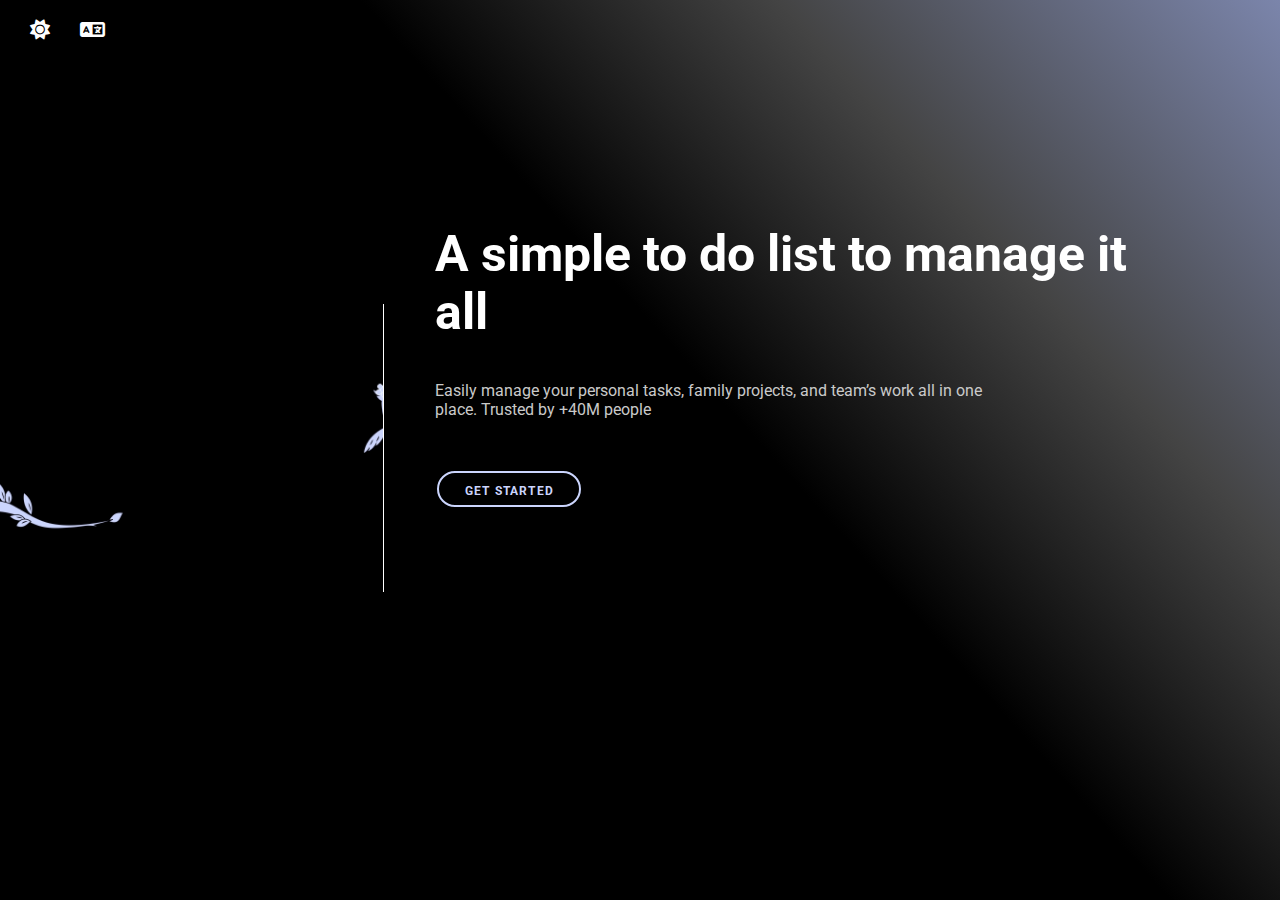
==== index.html @ 0ce49491 "Add to file" ====
<!DOCTYPE html>
<html lang="en">

<head>
    <meta charset="UTF-8">
    <meta name="viewport" content="width=device-width, initial-scale=1.0">
    <title>Document</title>
    <link rel="stylesheet" href="../asset/homepage.css">
    <link rel="stylesheet" href="https://cdnjs.cloudflare.com/ajax/libs/animate.css/4.1.1/animate.min.css" />
    <link rel="stylesheet" href="https://cdnjs.cloudflare.com/ajax/libs/font-awesome/6.7.1/css/all.min.css">
    <link href="https://unpkg.com/aos@2.3.1/dist/aos.css" rel="stylesheet">

</head>

<body>
    <div class="main-div">
        <button class="mode-toggle"><i class="fa-solid fa-sun "></i></button>
        <button class="lang-toggle"><i class="fa-solid fa-language light-lang"></i></button>
        <div class="right-part">
            <img src="./image_processing20191018-26745-1vb5jmd.gif" alt="" class="gif">
        </div>
        <div class="left-part">
            <h1 class="animate__animated animate__flipInX title" >A simple to do list
                to manage it all</h1>
            <p class="animate__animated animate__flipInX parg">Easily manage your personal tasks, family projects, and
                team’s work all in one place. Trusted by +40M people</p>
            <nav class="animate__animated animate__flipInX">
                <ul>
                    <li>
                        <a href="./login.html">Get Started
                            <span></span><span></span><span></span><span></span>
                        </a>
                    </li>
                </ul>
            </nav>
        </div>
    </div>


    <script src="../script/home.js"></script>
    <script src="https://unpkg.com/aos@2.3.1/dist/aos.js"></script>
    <script>
        AOS.init();
    </script>
</body>

</html>
---- asset/homepage.css ----
@import url('https://fonts.googleapis.com/css2?family=Dancing+Script:wght@400..700&family=Great+Vibes&family=Moirai+One&family=Nunito:ital,wght@0,200..1000;1,200..1000&family=Pacifico&family=Roboto:ital,wght@0,100;0,300;0,400;0,500;0,700;0,900;1,100;1,300;1,400;1,500;1,700;1,900&family=Rock+3D&family=Rubik+Distressed&family=Sacramento&family=Satisfy&family=Sofia&family=Sour+Gummy:ital,wght@0,100..900;1,100..900&display=swap');

* {
    margin: 0;
    padding: 0;
    box-sizing: border-box;
    font-family: "Rubik Distressed", system-ui;
    font-family: "Roboto", sans-serif;
}

.main-div {
    background: rgb(0, 0, 0);
    background: linear-gradient(48deg, rgba(0, 0, 0, 1) 56%, rgba(68, 68, 68, 1) 76%, rgba(123, 133, 171, 1) 100%);
    height: 100vh;
    width: 100%;
    display: flex;
    align-items: center;
    justify-content: space-between;

    .mode-toggle {
        background-color: transparent;
        position: absolute;
        top: 20px;
        left: 30px;
        border: none;

        i {
            color: white;
            font-size: 20px;
            cursor: pointer;
        }
    }

    .right-part {
        img {
            width: 80%;
            border-right: 1px solid white;
        }
    }

    .left-part {
        position: relative;
        right: 125px;
        padding-left: 80px;
        height: 50vh;
        width: 100%;


        h1 {
            color: white;
            width: 100%;
            font-size: 50px;
            margin-bottom: 40px;
        }

        p {
            color: rgb(201, 201, 201);
            width: 80%;
        }

        nav ul {
            list-style-type: none;
            margin: 0;
            padding: 0;
            margin-top: 40px;
            cursor: pointer;
            display: flex;

        }

        a {
            text-decoration: none;
            color: #cbd5fd;
            color: var(--c);
            transition: 0.5s;
            text-transform: uppercase;
            z-index: 10000;
            /* position: relative; */
        }

        nav ul li {
            --c: #cbd5fd;
            color: var(--c);
            font-size: 12px;
            border: 0.2em solid var(--c);
            border-radius: 10em;
            width: 12em;
            height: 3em;
            text-transform: uppercase;
            font-weight: bold;
            letter-spacing: 0.1em;
            text-align: center;
            line-height: 3em;
            position: relative;
            right: 10px;
            overflow: hidden;
            z-index: 1;
            transition: 0.5s;
            margin: 1em;
        }

        nav ul li span {
            position: absolute;
            width: 25%;
            height: 100%;
            background-color: var(--c);
            transform: translateY(150%);
            border-radius: 50%;
            left: calc((var(--n) - 1) * 25%);
            transition: 0.5s;
            transition-delay: calc((var(--n) - 1) * 0.1s);
            z-index: -1;
        }

        nav:hover li a {
            color: black;
        }

        nav ul li a :hover {
            color: black;
        }

        nav ul li:hover span {
            transform: translateY(0) scale(2);
        }

        nav ul li span:nth-child(1) {
            --n: 1;
        }

        nav ul li span:nth-child(2) {
            --n: 2;
        }

        nav ul li span:nth-child(3) {
            --n: 3;
        }

        nav ul li span:nth-child(4) {
            --n: 4;
        }
    }

}



.lang-toggle {
    left: 80px;
    background-color: transparent;
    border: none;
    position: absolute;
    top: 20px;

    .light-lang {
        color: white;
        font-size: 20px;
    }
}

.dark-mode-div {
    background: rgb(255, 255, 255);
    background: linear-gradient(48deg, rgba(255, 255, 255, 1) 56%, rgba(203, 213, 253, 1) 76%, rgba(203, 213, 253, 1) 100%);
    display: flex;
    align-items: center;
    justify-content: space-evenly;
    height: 100vh;
    width: 100%;
    .lang-toggle {
        left: 80px;
        background-color: transparent;
        border: none;
        position: absolute;
        top: 20px;
        cursor: pointer;
    
        .dark-icon {
            color: black;
            font-size: 20px;

        }
    }
   


    .mode-toggle {
        background-color: transparent;
        position: absolute;
        top: 20px;
        left: 30px;
        border: none;

        i {
            color: black;
            font-size: 20px;
            cursor: pointer;
        }
    }


    .right-part {
        width: 80%;

        img {
            width: 50%;
            margin-top: 30px;
            margin-right: 80px;
        }
    }

    .left-part {
        position: relative;
        right: 195px;
        border-left: 1px solid rgb(0, 0, 0);
        padding-left: 40px;
        height: 50vh;
        width: 100%;

        h1 {
            color: black;
            margin-right: 50px;
            font-size: 50px;
            margin-bottom: 40px;
        }

        p {
            color: rgb(125, 125, 125);
        }

        nav ul {
            list-style-type: none;
            margin: 0;
            padding: 0;
            margin-top: 40px;
            cursor: pointer;
            display: flex;

        }

        a {
            text-decoration: none;
            color: #cbd5fd;
            color: var(--c);
            transition: 0.5s;
            text-transform: uppercase;
            z-index: 10000;
            /* position: relative; */
        }

        nav ul li {
            --c: #cbd5fd;
            color: var(--c);
            font-size: 12px;
            border: 0.2em solid var(--c);
            border-radius: 10em;
            width: 12em;
            height: 3em;
            text-transform: uppercase;
            font-weight: bold;
            letter-spacing: 0.1em;
            text-align: center;
            line-height: 3em;
            position: relative;
            right: 10px;
            overflow: hidden;
            z-index: 1;
            transition: 0.5s;
            margin: 1em;
        }

        nav ul li span {
            position: absolute;
            width: 25%;
            height: 100%;
            background-color: var(--c);
            transform: translateY(150%);
            border-radius: 50%;
            left: calc((var(--n) - 1) * 25%);
            transition: 0.5s;
            transition-delay: calc((var(--n) - 1) * 0.1s);
            z-index: -1;
        }

        nav:hover li a {
            color: black;
        }

        nav ul li a :hover {
            color: black;
        }

        nav ul li:hover span {
            transform: translateY(0) scale(2);
        }

        nav ul li span:nth-child(1) {
            --n: 1;
        }

        nav ul li span:nth-child(2) {
            --n: 2;
        }

        nav ul li span:nth-child(3) {
            --n: 3;
        }

        nav ul li span:nth-child(4) {
            --n: 4;
        }
    }

}
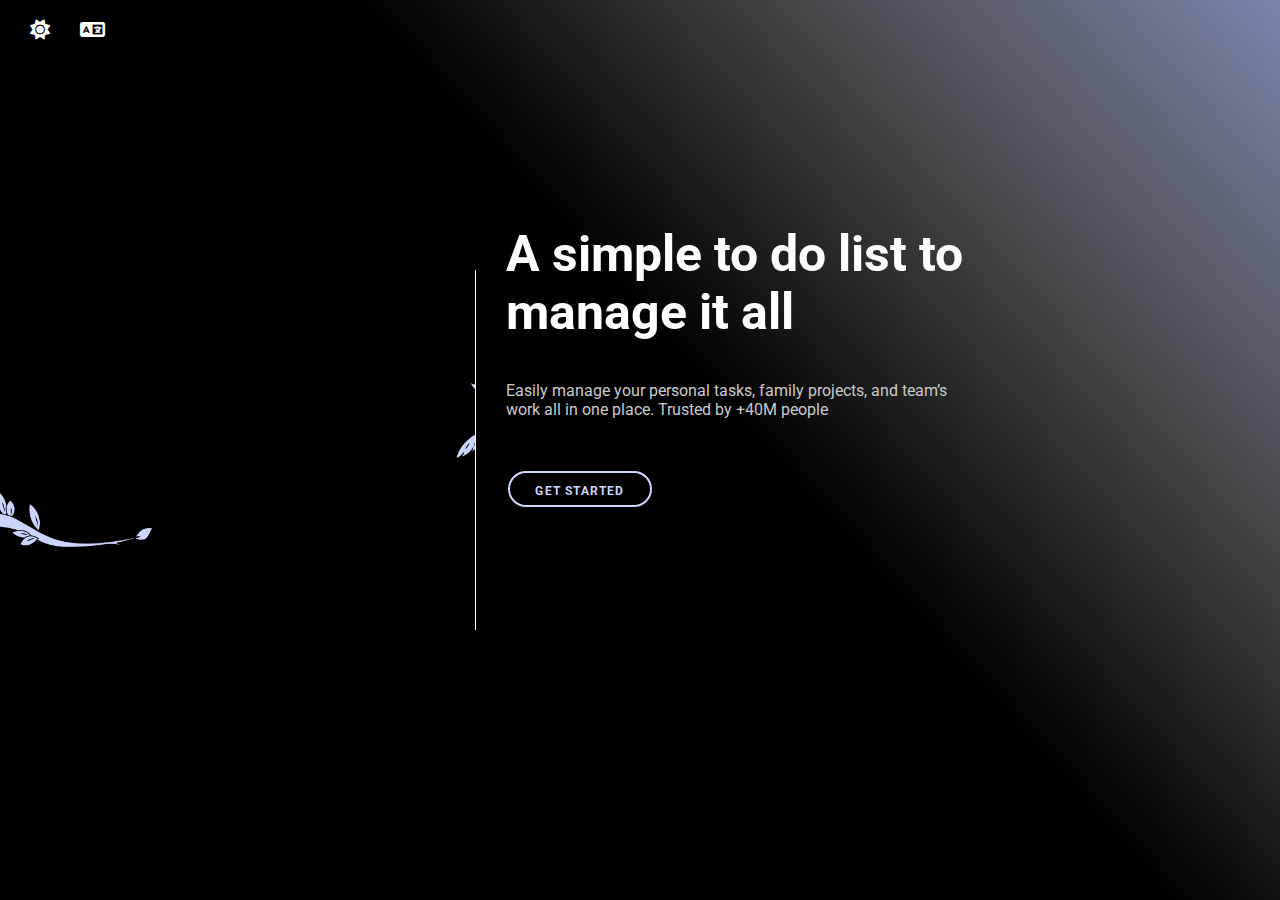
==== commit 529c9da3: "Add to file" ====
--- a/index.html
+++ b/index.html
@@ -3,7 +3,7 @@
 
 <head>
     <meta charset="UTF-8">
-    <meta name="viewport" content="width=device-width, initial-scale=1.0">
+    <meta name="viewport" content="width=device-width, initial-scale=1">
     <title>Document</title>
     <link rel="stylesheet" href="../asset/homepage.css">
     <link rel="stylesheet" href="https://cdnjs.cloudflare.com/ajax/libs/animate.css/4.1.1/animate.min.css" />
--- a/asset/homepage.css
+++ b/asset/homepage.css
@@ -15,7 +15,7 @@
     width: 100%;
     display: flex;
     align-items: center;
-    justify-content: space-between;
+    padding-right: 90px;
 
     .mode-toggle {
         background-color: transparent;
@@ -32,19 +32,18 @@
     }
 
     .right-part {
+        width: 40%;
+        border-right: 1px solid white;
+
         img {
-            width: 80%;
-            border-right: 1px solid white;
+            width: 100%;
         }
     }
 
     .left-part {
-        position: relative;
-        right: 125px;
-        padding-left: 80px;
         height: 50vh;
-        width: 100%;
-
+        width: 50%;
+        margin-left: 30px;
 
         h1 {
             color: white;
@@ -143,8 +142,6 @@
 
 }
 
-
-
 .lang-toggle {
     left: 80px;
     background-color: transparent;
@@ -166,6 +163,7 @@
     justify-content: space-evenly;
     height: 100vh;
     width: 100%;
+
     .lang-toggle {
         left: 80px;
         background-color: transparent;
@@ -173,14 +171,14 @@
         position: absolute;
         top: 20px;
         cursor: pointer;
-    
+
         .dark-icon {
             color: black;
             font-size: 20px;
 
         }
     }
-   
+
 
 
     .mode-toggle {
@@ -199,22 +197,19 @@
 
 
     .right-part {
-        width: 80%;
+        width: 14%;
 
         img {
-            width: 50%;
+            width: 100%;
             margin-top: 30px;
-            margin-right: 80px;
         }
     }
 
     .left-part {
-        position: relative;
-        right: 195px;
         border-left: 1px solid rgb(0, 0, 0);
         padding-left: 40px;
         height: 50vh;
-        width: 100%;
+        width: 50%;
 
         h1 {
             color: black;
@@ -310,4 +305,215 @@
         }
     }
 
+}
+
+@media(max-width:1162px){
+    h1{
+        font-size: 40px !important;
+        margin: 0 !important;
+    }
+}
+@media(max-width:1116px) {
+    nav {
+        ul {
+            margin-top: 10px !important;
+        }
+    }
+    h1{
+        font-size: 30px !important;
+    }
+
+    .title {
+        margin-bottom: 0 !important;
+    }
+
+    .dark-mode-div {
+        .right-part {
+            width: 40% !important;
+        }
+    }
+}
+@media(max-width:990px){
+    .title{
+        font-size: 30px !important;
+    }
+}
+
+@media(max-width:938px) {
+    .title {
+        font-size: 25px !important;
+    }
+    p{
+        font-size: 14px !important;
+    }
+
+    .left-part {
+        padding-block: 40px;
+        width: 80% !important;
+    }
+}
+@media(max-width:850px){
+    .main-div{
+        .right-part{
+            height: 250px !important;
+        }
+    }
+}
+
+
+@media(max-width:720px) {
+    .title {
+        width: 100%;
+    }
+}
+
+@media(max-width:710px) {
+
+    .title {
+        width: 90% !important;
+        margin-top: 20px;
+    }
+
+    .parg {
+        font-size: 12px;
+        width: 90% !important;
+    }
+
+    .dark-mode-div {
+        .right-part {
+            height: 300px;
+        }
+    }
+}
+
+@media(max-width:644px) {
+    .right-part {
+        height: 200px;
+        width: 70% !important;
+    }
+
+    .title {
+        font-size: 20px !important;
+    }
+}
+
+@media(max-width:570px) {
+    .title {
+        font-size: 20px !important;
+    }
+}
+
+@media(max-width:528px) {
+    .title {
+        margin-top: -30px !important;
+    }
+
+}
+
+@media(max-width:480px){
+    .main-div {
+        flex-direction: column !important;
+        background: rgb(203, 213, 253);
+        background: linear-gradient(23deg, rgba(203, 213, 253, 1) 0%, rgba(0, 0, 0, 1) 44%, rgba(0, 0, 0, 1) 61%);
+        padding-top: 100px;
+
+        .right-part {
+            height: 200px !important;
+            margin-top: -40px !important;
+            width: 40% !important;
+            margin-left: 80px;
+        }
+
+        .left-part {
+            width: 90%;
+            margin-left: 120px;
+            margin-top: 50px;
+
+            .title {
+                width: 90% !important;
+
+            }
+
+            .parg {
+                margin-top: 20px;
+            }
+        }
+    }
+
+    .dark-mode-div {
+        background: rgb(203, 213, 253);
+        background: linear-gradient(23deg, rgba(203, 213, 253, 1) 0%, rgba(255, 255, 255, 1) 44%, rgba(255, 255, 255, 1) 61%);
+        flex-direction: column;
+        .right-part{
+            border-bottom: 1px solid black ;
+            height: 100px;
+        }
+        .left-part{
+            border-left: none;
+            width: 100%;
+            .title{
+                width: 100% !important;
+            }
+        }
+    }
+}
+@media(max-width:425px) {
+    .main-div {
+        flex-direction: column !important;
+        background: rgb(203, 213, 253);
+        background: linear-gradient(23deg, rgba(203, 213, 253, 1) 0%, rgba(0, 0, 0, 1) 44%, rgba(0, 0, 0, 1) 61%);
+
+        .right-part {
+            height: 200px !important;
+            margin-top: 30px;
+            width: 60% !important;
+            margin-left: 80px;
+        }
+
+        .left-part {
+            width: 90%;
+            margin-left: 120px;
+            margin-top: 50px;
+
+            .title {
+                width: 90% !important;
+
+            }
+
+            .parg {
+                margin-top: 20px;
+            }
+        }
+    }
+
+    .dark-mode-div {
+        background: rgb(203, 213, 253);
+        background: linear-gradient(23deg, rgba(203, 213, 253, 1) 0%, rgba(255, 255, 255, 1) 44%, rgba(255, 255, 255, 1) 61%);
+        flex-direction: column;
+        .right-part{
+            border-bottom: 1px solid black ;
+            height: 100px;
+        }
+        .left-part{
+            border-left: none;
+            width: 100%;
+            .title{
+                width: 100% !important;
+            }
+        }
+    }
+}
+@media(max-width:380px){
+    .main-div{
+        padding-top: 100px;
+        .right-part{
+            height: 100px !important;
+        }
+        .left-part{
+            width: 100% !important; 
+            .title{
+                margin-top: 0 !important;
+            }
+        }
+    }
 }